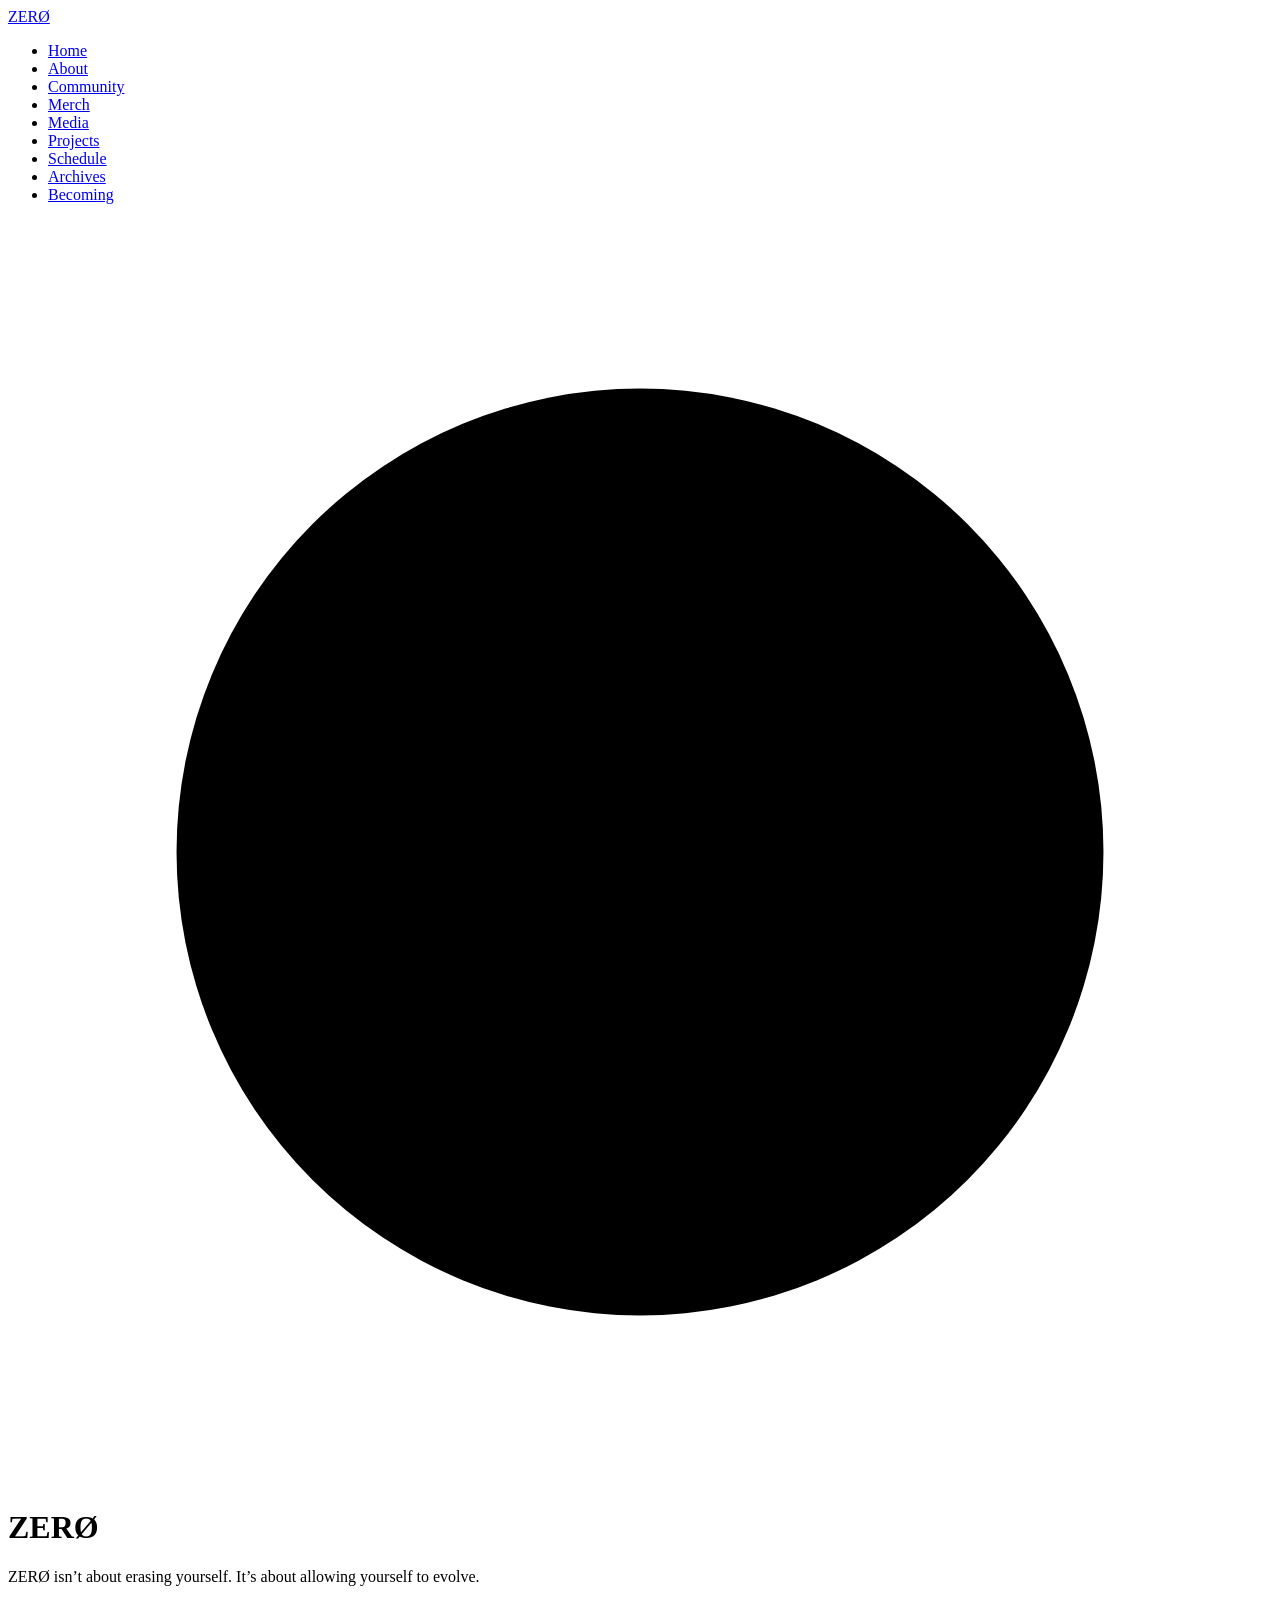
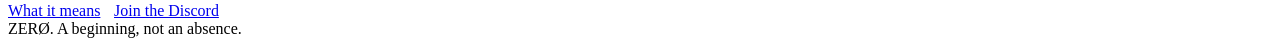
==== index.html @ 87f35af8 "Rename index[1].html to index.html" ====
<!DOCTYPE html>
<html lang="en"><head><meta charset="utf-8">
<meta name="viewport" content="width=device-width, initial-scale=1, viewport-fit=cover">
<title>ZERØ</title>
<meta name="description" content="ZERØ isn’t about erasing yourself. It’s about allowing yourself to evolve.">
<meta name="theme-color" content="#000000">
<link rel="manifest" href="manifest.json"><link rel="icon" href="icon.svg" type="image/svg+xml">
<link rel="preconnect" href="https://fonts.googleapis.com"><link rel="preconnect" href="https://fonts.gstatic.com" crossorigin>
<link href="https://fonts.googleapis.com/css2?family=Syne:wght@600;800&family=DM+Sans:wght@400;500&display=swap" rel="stylesheet">
<link rel="stylesheet" href="style.css"></head>
<body><div class="wrap">
<nav><a class="mark" href="index.html">ZERØ</a><ul><li><a href="index.html">Home</a></li><li><a href="about.html">About</a></li><li><a href="community.html">Community</a></li><li><a href="merch.html">Merch</a></li><li><a href="media.html">Media</a></li><li><a href="projects.html">Projects</a></li><li><a href="schedule.html">Schedule</a></li><li><a href="archives.html">Archives</a></li><li><a href="becoming.html">Becoming</a></li></ul></nav>
<header class="hero"><div><svg viewBox="0 0 240 240" role="img" aria-label="The Ø symbol"><defs><linearGradient id="sil" x1="0" y1="0" x2="1" y2="1"><stop offset="0" stop-color="#f4f5f6"/><stop offset=".55" stop-color="#a5a8ad"/><stop offset="1" stop-color="#5d6065"/></linearGradient></defs><circle class="ring" cx="120" cy="120" r="88"/><line class="bar" x1="46" y1="194" x2="194" y2="46"/></svg><h1>ZERØ</h1><p class="line">ZERØ isn’t about erasing yourself. It’s about allowing yourself to evolve.</p><a class="btn" href="about.html">What it means</a> <a class="btn" style="margin-left:.6rem" href="#" data-discord>Join the Discord</a></div></header>
</div>
<footer>ZERØ. A beginning, not an absence.</footer>
<script src="zero-loader.js"></script>
</body></html>
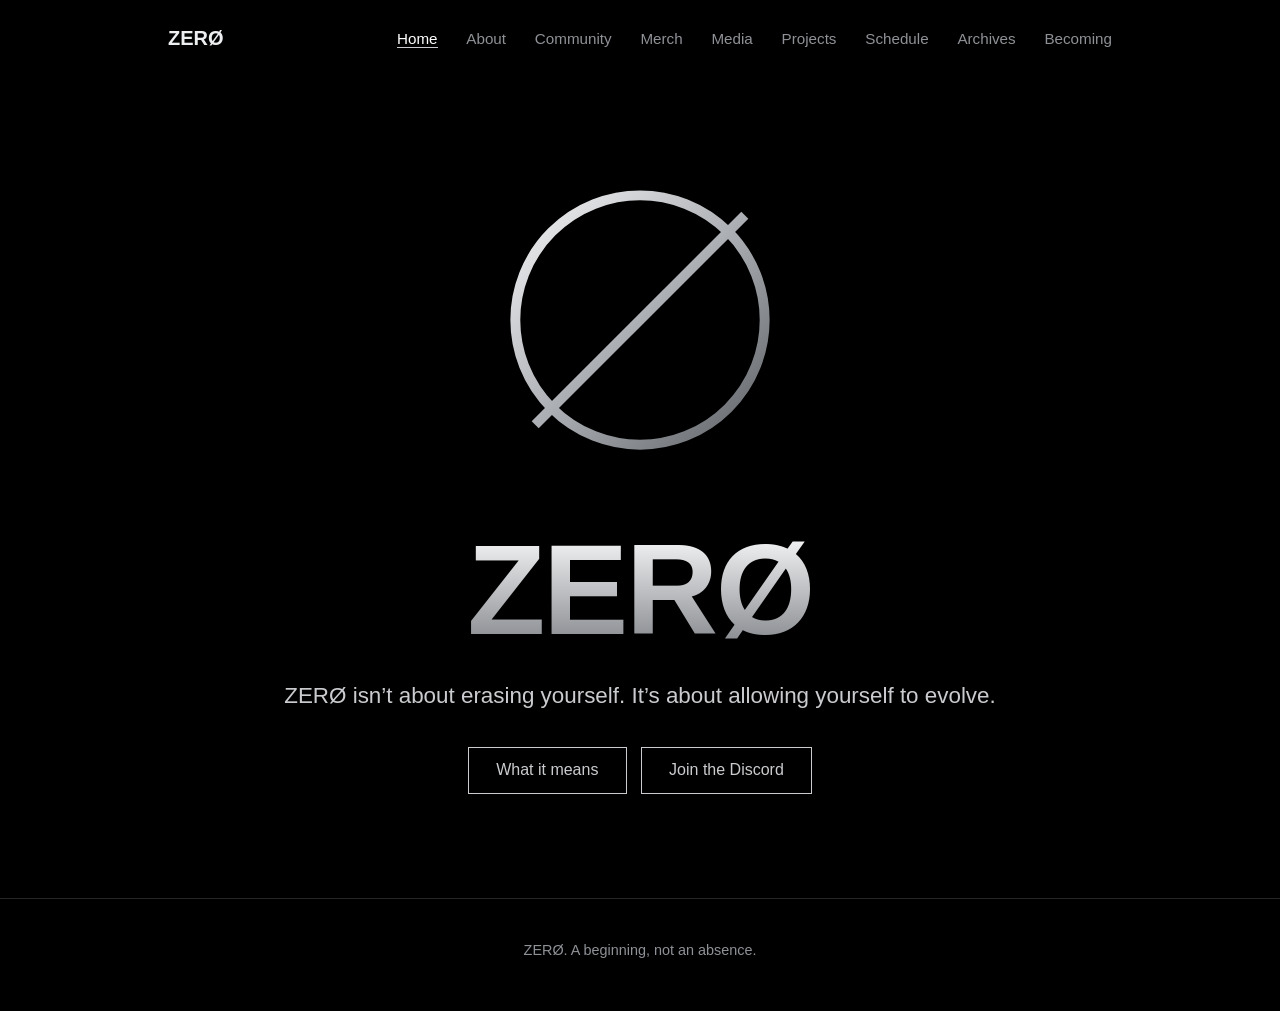
==== commit a5d1c3d6: "Add files via upload" ====
--- a/index.html
+++ b/index.html
@@ -10,7 +10,7 @@
 <link rel="stylesheet" href="style.css"></head>
 <body><div class="wrap">
 <nav><a class="mark" href="index.html">ZERØ</a><ul><li><a href="index.html">Home</a></li><li><a href="about.html">About</a></li><li><a href="community.html">Community</a></li><li><a href="merch.html">Merch</a></li><li><a href="media.html">Media</a></li><li><a href="projects.html">Projects</a></li><li><a href="schedule.html">Schedule</a></li><li><a href="archives.html">Archives</a></li><li><a href="becoming.html">Becoming</a></li></ul></nav>
-<header class="hero"><div><svg viewBox="0 0 240 240" role="img" aria-label="The Ø symbol"><defs><linearGradient id="sil" x1="0" y1="0" x2="1" y2="1"><stop offset="0" stop-color="#f4f5f6"/><stop offset=".55" stop-color="#a5a8ad"/><stop offset="1" stop-color="#5d6065"/></linearGradient></defs><circle class="ring" cx="120" cy="120" r="88"/><line class="bar" x1="46" y1="194" x2="194" y2="46"/></svg><h1>ZERØ</h1><p class="line">ZERØ isn’t about erasing yourself. It’s about allowing yourself to evolve.</p><a class="btn" href="about.html">What it means</a> <a class="btn" style="margin-left:.6rem" href="#" data-discord>Join the Discord</a></div></header>
+<header class="hero"><div><svg viewBox="0 0 240 240" role="img" aria-label="The Ø symbol"><defs><linearGradient id="sil" x1="0" y1="0" x2="1" y2="1"><stop offset="0" stop-color="#f4f5f6"/><stop offset=".55" stop-color="#a5a8ad"/><stop offset="1" stop-color="#5d6065"/></linearGradient></defs><circle class="ring" cx="120" cy="120" r="88"/><line class="bar" x1="46" y1="194" x2="194" y2="46"/></svg><h1>ZERØ</h1><p class="line">ZERØ isn’t about erasing yourself. It’s about allowing yourself to evolve.</p><a class="btn" href="about.html">What it means</a> <a class="btn" style="margin-left:.6rem" href="https://discord.gg/jBfXVJUcVZ" target="_blank" rel="noopener">Join the Discord</a></div></header>
 </div>
 <footer>ZERØ. A beginning, not an absence.</footer>
 <script src="zero-loader.js"></script>
--- a/style.css
+++ b/style.css
@@ -0,0 +1,59 @@
+:root{color-scheme:dark;--black:#000;--graphite:#161617;--charcoal:#262628;--silver:#c9cbce;--ash:#8e9196;
+--display:"Syne","Arial Black","Helvetica Neue",Arial,sans-serif;--body:"DM Sans","Helvetica Neue",Arial,sans-serif;
+box-sizing:border-box;padding-top:env(safe-area-inset-top,0px);padding-bottom:env(safe-area-inset-bottom,0px)}
+html{background:var(--black);scroll-behavior:smooth}
+*,*::before,*::after{box-sizing:border-box}
+body{margin:0;background:var(--black);color:var(--silver);font:1.0625rem/1.65 var(--body);opacity:0;transition:opacity .5s}
+body.ready{opacity:1}
+a{color:inherit}:focus-visible{outline:2px solid var(--silver);outline-offset:4px}
+.wrap{max-width:1040px;margin:0 auto;padding:0 clamp(1.25rem,5vw,3rem)}
+h1,h2,h3{font-family:var(--display);font-weight:800;line-height:1.02;margin:0;color:#eceef0;letter-spacing:-.02em}
+h1{font-size:clamp(2.6rem,8vw,5.5rem)}h2{font-size:clamp(2rem,5vw,3.4rem);max-width:16ch}
+p{margin:0 0 1rem;max-width:62ch}.muted{color:var(--ash)}
+section{padding:clamp(3.5rem,9vw,6.5rem) 0;border-top:1px solid var(--charcoal)}
+.page-head{padding:clamp(3rem,8vw,6rem) 0 clamp(2rem,5vw,3rem)}.page-head p{margin-top:1.2rem;font-size:1.2rem}
+nav{display:flex;justify-content:space-between;align-items:center;padding:1.4rem 0;gap:1rem;flex-wrap:wrap}
+nav .mark{font-family:var(--display);font-weight:800;font-size:1.25rem;text-decoration:none;color:#eceef0}
+nav ul{display:flex;flex-wrap:wrap;gap:.4rem clamp(.9rem,2.5vw,1.8rem);list-style:none;margin:0;padding:0;font-size:.95rem}
+nav ul a{text-decoration:none;color:var(--ash)}nav ul a:hover,nav ul a[aria-current]{color:#fff}
+nav ul a[aria-current]{border-bottom:1px solid var(--silver)}
+.hero{min-height:calc(100svh - 5rem);display:grid;place-items:center;text-align:center;padding:2rem 0 4rem}
+.hero svg{width:min(60vw,340px);height:auto;display:block;margin:0 auto 2.2rem;overflow:visible}
+.ring,.bar{fill:none;stroke:url(#sil);stroke-width:7}
+.bar{stroke-dasharray:220;animation:draw 1.6s .5s cubic-bezier(.65,0,.25,1) backwards}
+@keyframes draw{from{stroke-dashoffset:220}to{stroke-dashoffset:0}}
+.hero h1{font-size:clamp(3.4rem,13vw,8rem);background:linear-gradient(180deg,#f2f3f4 10%,#7d8085 100%);-webkit-background-clip:text;background-clip:text;color:transparent}
+.hero .line{font-size:clamp(1.1rem,2.4vw,1.4rem);color:var(--silver);margin:1.4rem auto 2rem}
+.btn{display:inline-block;padding:.85rem 1.7rem;border:1px solid var(--silver);color:var(--silver);background:none;font:500 1rem var(--body);text-decoration:none;cursor:pointer;transition:background .2s,color .2s}
+.btn:hover{background:var(--silver);color:#000}.btn[aria-disabled=true]{opacity:.5;pointer-events:none}
+.pair,.wear{display:grid;grid-template-columns:1fr 1fr;gap:clamp(2rem,6vw,5rem);margin-top:2.5rem;align-items:start}
+.parts,.specs{list-style:none;margin:0;padding:0}
+.parts li{display:grid;grid-template-columns:7.5rem 1fr;gap:1rem;padding:1rem 0;border-bottom:1px solid var(--charcoal)}
+.parts b{font-family:var(--display);font-weight:600;color:#eceef0}.parts span{color:var(--ash)}
+.specs li{padding:.7rem 0;border-bottom:1px solid var(--charcoal)}
+.principle{padding:1.8rem 0;border-bottom:1px solid var(--charcoal);display:grid;grid-template-columns:1.1fr 1fr;gap:2rem}
+.principle:first-of-type{margin-top:2.5rem;border-top:1px solid var(--charcoal)}
+.principle h3{font-size:clamp(1.4rem,3.2vw,2.2rem);transition:color .25s}.principle:hover h3{color:#fff}.principle p{margin:0;color:var(--ash)}
+.vibes{display:grid;grid-template-columns:repeat(3,1fr);margin:2.5rem 0;border:1px solid var(--charcoal)}
+.vibes>div{padding:1.7rem;background:linear-gradient(160deg,var(--graphite),#0a0a0a)}.vibes>div+div{border-left:1px solid var(--charcoal)}
+.vibes h3{font-size:1.6rem;margin-bottom:.6rem}.vibes p{margin:0;color:var(--ash);font-size:1rem}
+.fade{aspect-ratio:4/5;border:1px solid var(--charcoal);position:relative;overflow:hidden;background:radial-gradient(120% 70% at 50% 100%,#9a9da2 0%,#3a3b3e 38%,#000 72%)}
+.fade::after{content:"";position:absolute;inset:auto 0 0 0;height:7px;background:repeating-linear-gradient(90deg,#000 0 9px,transparent 9px 14px,#000 14px 17px,transparent 17px 25px)}
+.fade svg{position:absolute;left:50%;top:38%;width:34%;transform:translate(-50%,-50%)}
+table{width:100%;border-collapse:collapse;margin-top:2.5rem}
+th,td{text-align:left;padding:1rem 1rem 1rem 0;border-bottom:1px solid var(--charcoal);vertical-align:top}
+th{font-family:var(--display);font-weight:600;color:#eceef0}td:last-child{color:var(--ash)}
+.empty{border:1px dashed var(--charcoal);padding:2.2rem;color:var(--ash);margin-top:2rem}
+.count{display:flex;gap:clamp(1rem,4vw,2.5rem);margin:2rem 0}
+.count div{font-family:var(--display);font-weight:800;font-size:clamp(2.2rem,8vw,4.5rem);color:#eceef0;line-height:1}
+.count small{display:block;font:400 .85rem var(--body);color:var(--ash);margin-top:.4rem}
+textarea{width:100%;min-height:8rem;background:var(--graphite);color:var(--silver);border:1px solid var(--charcoal);padding:1rem;font:inherit;resize:vertical}
+.entries{list-style:none;margin:2rem 0 0;padding:0}
+.entries li{padding:1.2rem 0;border-bottom:1px solid var(--charcoal);display:flex;justify-content:space-between;gap:1rem}
+.entries time{color:var(--ash);font-size:.9rem;display:block;margin-bottom:.3rem}.entries p{margin:0;white-space:pre-wrap}
+.entries button{background:none;border:0;color:var(--ash);cursor:pointer;font:inherit;align-self:flex-start}.entries button:hover{color:#fff}
+.prompt{font-family:var(--display);font-weight:800;font-size:clamp(1.8rem,5.5vw,3.6rem);line-height:1.1;color:#eceef0;max-width:20ch;margin:2rem 0 2.5rem;min-height:6.5rem}
+.center{text-align:center}.center h2,.center p{margin-left:auto;margin-right:auto}
+footer{padding:2.5rem 0 3rem;color:var(--ash);font-size:.9rem;text-align:center;border-top:1px solid var(--charcoal)}
+@media(max-width:760px){.pair,.wear,.principle,.vibes{grid-template-columns:1fr}.principle{gap:.7rem}.vibes>div+div{border-left:0;border-top:1px solid var(--charcoal)}}
+@media(prefers-reduced-motion:reduce){html{scroll-behavior:auto}.bar{animation:none}body{transition:none}}
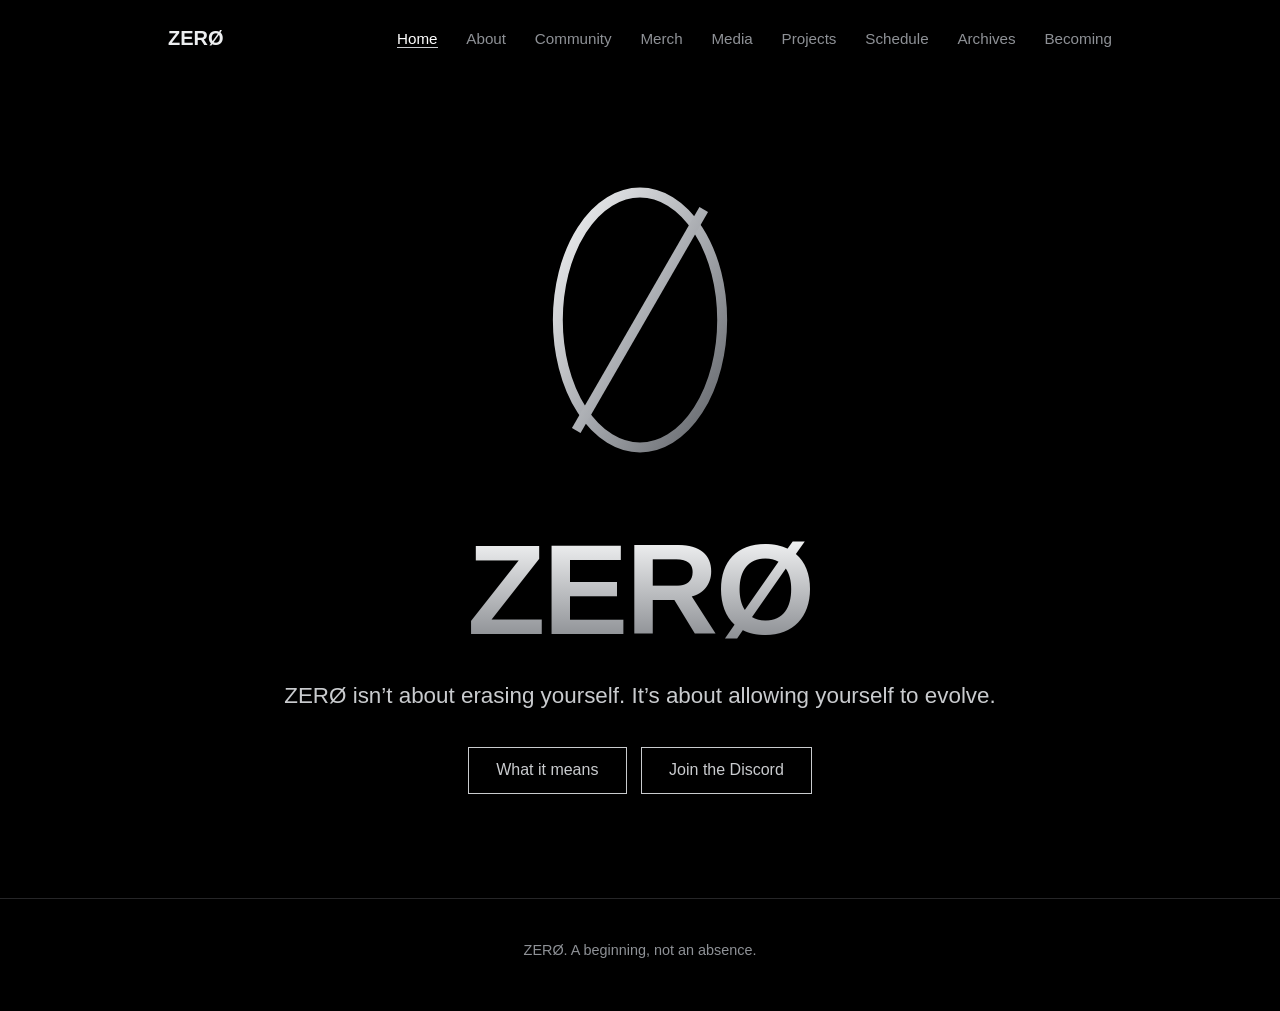
==== commit 08ca9432: "Add files via upload" ====
--- a/index.html
+++ b/index.html
@@ -10,7 +10,7 @@
 <link rel="stylesheet" href="style.css"></head>
 <body><div class="wrap">
 <nav><a class="mark" href="index.html">ZERØ</a><ul><li><a href="index.html">Home</a></li><li><a href="about.html">About</a></li><li><a href="community.html">Community</a></li><li><a href="merch.html">Merch</a></li><li><a href="media.html">Media</a></li><li><a href="projects.html">Projects</a></li><li><a href="schedule.html">Schedule</a></li><li><a href="archives.html">Archives</a></li><li><a href="becoming.html">Becoming</a></li></ul></nav>
-<header class="hero"><div><svg viewBox="0 0 240 240" role="img" aria-label="The Ø symbol"><defs><linearGradient id="sil" x1="0" y1="0" x2="1" y2="1"><stop offset="0" stop-color="#f4f5f6"/><stop offset=".55" stop-color="#a5a8ad"/><stop offset="1" stop-color="#5d6065"/></linearGradient></defs><circle class="ring" cx="120" cy="120" r="88"/><line class="bar" x1="46" y1="194" x2="194" y2="46"/></svg><h1>ZERØ</h1><p class="line">ZERØ isn’t about erasing yourself. It’s about allowing yourself to evolve.</p><a class="btn" href="about.html">What it means</a> <a class="btn" style="margin-left:.6rem" href="https://discord.gg/jBfXVJUcVZ" target="_blank" rel="noopener">Join the Discord</a></div></header>
+<header class="hero"><div><svg viewBox="0 0 240 240" role="img" aria-label="The ZERØ symbol: a zero with a line through it"><defs><linearGradient id="sil" x1="0" y1="0" x2="1" y2="1"><stop offset="0" stop-color="#f4f5f6"/><stop offset=".55" stop-color="#a5a8ad"/><stop offset="1" stop-color="#5d6065"/></linearGradient></defs><ellipse class="ring" cx="120" cy="120" rx="58" ry="90"/><line class="bar" x1="75" y1="198" x2="165" y2="42"/></svg><h1>ZERØ</h1><p class="line">ZERØ isn’t about erasing yourself. It’s about allowing yourself to evolve.</p><a class="btn" href="about.html">What it means</a> <a class="btn" style="margin-left:.6rem" href="https://discord.gg/jBfXVJUcVZ" target="_blank" rel="noopener">Join the Discord</a></div></header>
 </div>
 <footer>ZERØ. A beginning, not an absence.</footer>
 <script src="zero-loader.js"></script>
